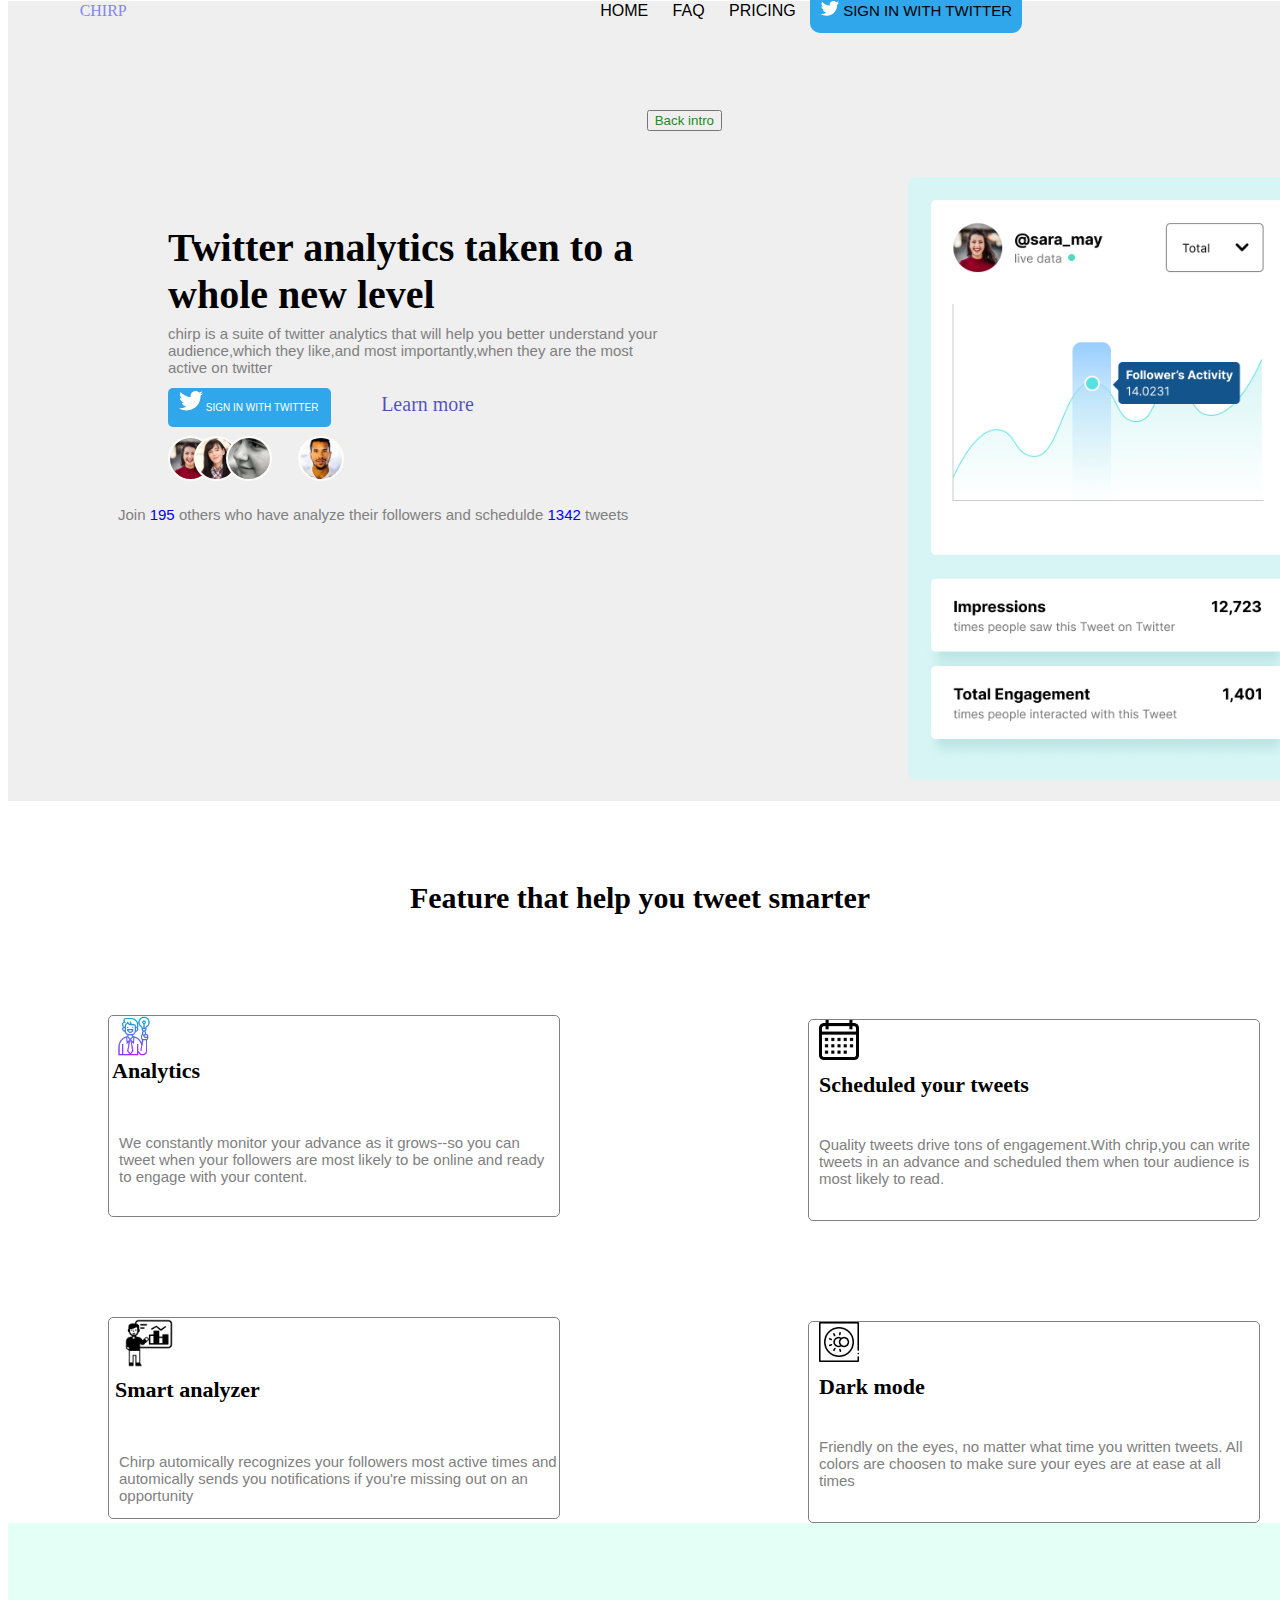
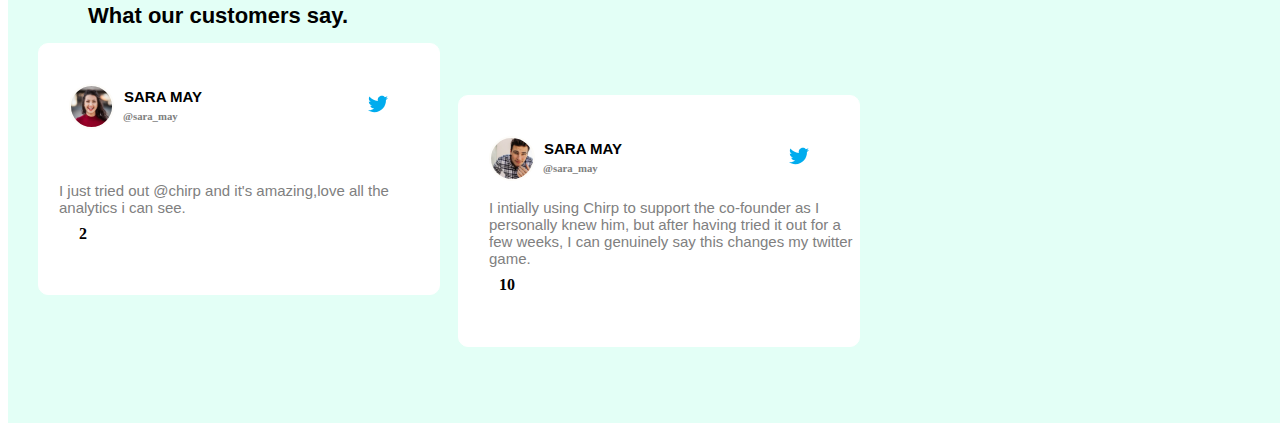
==== index.html @ 765e4969 "first commit" ====
<!DOCTYPE html>
<html lang="en">
<head>
    <meta charset="UTF-8">
    <meta http-equiv="X-UA-Compatible" content="IE=edge">
    <meta name="viewport" content="width=device-width, initial-scale=1.0">
    <link type="text/css" rel="stylesheet" href="css/main.css">
    <script type="text/javascript" src="JS/jquery-3.6.0.min.js"> </script>
    <script type="text/javascript" src="JS/velocity.min.js"> </script>
    <script type="text/javascript" src="JS/velocity.ui.js "> </script>
    <script src="https://cdn.jsdelivr.net/npm/velocity-animate@1.5.2/velocity.js"></script>
    <script src="https://cdn.jsdelivr.net/npm/velocity-animate@1.5.2/velocity.ui.min.js"></script>
    <script src="//cdnjs.cloudflare.com/ajax/libs/jquery-easing/1.3/jquery.easing.min.js"></script>
    <title>WEB</title>
</head>
<body>
    
    
   
    
    
    
    <div id="menu">
     
        
         
            <div class="collapse navbar-collapse" id="collapsibleNavId">
               
                    
                
                
                <ul class="navbar-nav " class="navbar-responsive">
                    
                  
                    <li class="nav-text">
                        <a >chirp</a>
                    </li>
                    <li class="nav-item active">
                        <a href="home.html"class="nav-link" >Home </a>
                    </li>
                    <li class="nav-item">
                        <a class="nav-link" >faq</a>
                    </li>
                    
                    <li class="nav-item">
                        <a class="nav-link" >pricing</a>
                    </li>
                    <li class="nav-twit">
                      <img src="Assets/Twitter (Black).svg">  <a class="nav-link" >sign in with twitter</a> 
                    </li>    
                    <li  class="tombol">
                      <a href="home.html"> <button>Back intro</button></a>
                    </li>
                </ul>

                <div id="kata">
                    <h1>Twitter analytics
                        taken to a whole new level
                    </h1>
                 <P class="kalimat">chirp is a suite of twitter analytics that will help you 
                     better understand your audience,which they like,and most importantly,when they are the most active
                     on twitter
                 </P>

                 <li class="nav-wit">
                    <img src="Assets/Twitter (Black).svg">  <a href="https://twitter.com/twitter" class="nav-daftar" >sign in with twitter</a> 
                  </li>    
              
                  <a class="belajar" >Learn more</a>

                  <div id="poto">
                         <ul>
                             <li class="ft1">
                                 <img src="Assets/userAvatar01.svg" alt="">
                             </li>
                             <li class="ft2">
                                <img src="Assets/userAvatar02.svg" alt="">
                            </li>
                            <li class="ft3">
                                <img src="Assets/userAvatar03.svg" alt="">
                            </li>
                            <li class="ft4">
                                <img src="Assets/userAvatar04.svg" alt="">
                                
                            </li>
                            
                         </ul>
                            <P>Join 
                                <a class="angka" href="#">195</a> others who have analyze their followers and schedulde <a class="angka2"href="#">1342</a> tweets</P>
                  </div>
                </div>
                       
            </div>
        </nav>
   
              <div id="hero" class="container-content">
                  <img class="contain" src="Assets/Hero Image (Desktop View).png" alt="">
              </div>
    </div>
    <div id="contain"></div>
    
     <h1 class="judul">Feature that help you tweet smarter</h1>
     <div id="konten">
          
        
        <div class="materi">
           <img class="analisis" src="Assets/analyst.png" alt="">
            <h2>Analytics</h2>
            <p>We constantly monitor your advance as it grows--so you can tweet when 
                your followers are most likely to be online and ready to engage with your content.
            </p>
        </div>
           <div class="MT">
            <img class="smart" src="Assets/orang.png" alt="orang.">
            <h2 class="teks">Smart analyzer</h2>
            <p>Chirp automically recognizes your followers most active times and automically sends you notifications if you're missing out on an opportunity</p>


           </div>

           <div class="M">
            <img class="Home" src="Assets/calendar.png" alt="orang.">
            <h2 class="text">Scheduled your tweets</h2>
            <p>
              Quality tweets drive tons of engagement.With chrip,you can write
              tweets in an advance and scheduled them when tour audience is most likely to read.  
            </p>


           </div>

           <div class="MA">
            <img class="main" src="Assets/dark-mode.png" alt="orang.">
            <h2 class="label">Dark mode</h2>
            <p>
              Friendly on the eyes, no matter what time you written 
              tweets. All colors are choosen to make sure your eyes are at ease at all times  
            </p>


           </div>


    </div>
    </div>
     
    <div id="BG">
        <h1 class="title">What our customers say.</h1>
        <div class="user">
            <img class="user2" src="Assets/userAvatar01.svg" alt="">
            <img class="UF" src="Assets/Twitter (Blue).svg">
            <h4 class="UI">SARA MAY</h4>
            <h6 class="UX">@sara_may</h6>
            <p>I just tried out @chirp and it's amazing,love all the analytics i can see.</p>
            <img class="suka "src="Assets/like.svg" alt="">
            <h4 class="angka">2</h4>
        </div>

        <div class="box">
            <img class="user1" src="Assets/userAvatar07.svg" alt="">
            <img class="UT" src="Assets/Twitter (Blue).svg">
            <h4 class="UH">SARA MAY</h4>
            <h6 class="UC">@sara_may</h6>
            <p>I intially using Chirp to support the co-founder as I personally knew him, but after having tried it out for a few weeks, I can genuinely say this changes my twitter game.</p>
            <img class="LIKE "src="Assets/like.svg" alt="">
            <h4 class="NUMB">10</h4>
        </div>

    </div>

</body>
</html>
---- css/main.css ----
div#menu {
    background-color: rgba(128, 128, 128, 0.13);
    height: 800px;
    width: 100%;
    margin-top: -15px;
    padding-left: -15px;
    padding-right: -50px;
    padding-right: 60px;
   
}
.navbar-nav {
    text-align: right;
    margin-right: 250px;
    
    
    
}
li {
    display: inline;
    font-family: sans-serif;
    cursor: pointer;
    margin-top: 20px;
    list-style: none;
    text-decoration: none;
    text-transform: uppercase;
    padding: 14px 10px

}



li.nav-twit {
    font-size: 15px;
    background-color: rgb(48, 166, 235) ;
    text-align: right;
    border-radius: 10px;
    
  
    
}

a.nav-link {
    text-decoration: none;
    color: black;
}

.nav-twit img {
    height: 15px;
    
}

li.nav-text{
    text-align: left;
    margin-right: 450px;
    font-family: cursive;
    color: rgb(132, 132, 247);
    cursor: none;

}

div#kata {
    padding-left: 160px;
    padding-top: 50px;
    font-size: 20px;
    position: absolute;
  
    width: 500px;
}

.kalimat {
    
        top: 20px;
        margin-top: -20px;
        color: grey;

}

li.nav-wit {
    font-size: 10px ;
    background-color: rgb(48, 166, 235) ;
    text-align: right;
    border-radius: 5px;
    cursor: pointer;
    
   
  
    
}

a.nav-daftar {
    text-decoration: none;
    color: white;
}

a.belajar {
    margin-left: 50px;
    color: rgba(16, 16, 165, 0.719);
    top: 20px;
    cursor: pointer;
}

div#poto {
    display: inline-grid;
    border-spacing: 10px;
    margin-left: -50px;
}

li.ft2 {
    margin-left: -45px;
}

li.ft3 {
    margin-left: -38px;
}

p {
    margin-top: auto;
    font-family: sans-serif;
    font-size: 15px;
    color: grey;

}

a.angka {
    color: blue;
    text-decoration: none;
}

a.angka2 {
    color: blue;
    text-decoration: none;
}

img.contain {
    height: auto;
    width: 400px;
    
    padding-left: 900px;
    padding-top: 30px;
}

div.materi {
    border: 1px grey solid;
    border-radius:5px;
    height: 200px;
    width: 450px;
    margin-top: 100px;
    margin-left:100px;
    background-color: rgb(255, 255, 255);
}

div.konten{
    background-color: rgb(235, 28, 28);
}

h1.judul{
    display: block;
    font-size: 30px;
    text-align: center;
    font-weight: bold;
    margin-top: 80px;
    color: rgb(0, 0, 0);
    


}

img.analisis {
    height: 40px;
    margin-left: 5px;
}

h2{
    
        font-size: 22px;
        padding-left: 3px;
        margin-top: -2px;
    
}

div.MT{
    border: 1px grey solid;
    border-radius:5px;
    height: 200px;
    width: 450px;
    margin-top: 100px;
    margin-left:100px;
}

img.smart {
    height: 50px;
    margin-left: 15px;
}

h2.teks {
    
        margin-top: 5px;
        padding-left: 6px;
        font-size: 22px;
        
    
}

.materi p {
    margin-top: 50px;
    margin-left: 10px;
}

.MT p {
    margin-top: 50px;
    margin-left: 10px;

}

img.Home {
    height: 40px;
    margin-left: 10px;
}

.M {
    border: 1px solid grey;
    border-radius: 5px;
    height: 200px;
    width: 450px;
    
    margin-left: 800px;
    margin-top: -500px;
}

.M p {
    padding-top: 20px;
    padding-left: 10px;

}

.M h2 {
    padding-left: 10px;
    padding-top: 10px;
}
.MA {
    
        border: 1px solid grey;
        border-radius: 5px;
        height: 200px;
        width: 450px;
        margin-left: 800px;
        margin-top: 100px;
    
}
.MA p {
    padding-top: 20px;
    padding-left: 10px;
}

img.main {
    height: 40px;
    margin-left: 10px;
}

.MA h2{
    padding-left: 10px;
    padding-top: 10px;

}

li.tombol {
   
    margin-right: 290px;
    
   
}

button {
    margin-top: 90px;
    cursor: pointer;
    color: forestgreen;
   
}

div#BG {
    background-color: rgba(127, 255, 212, 0.219);
    height: 500px;
    width: 100%;
    margin-top: -15px;
    padding-left: -15px;
    padding-right: -50px;
    padding-right: 60px;
}

h1.title {
    font-size: 22px;
    font-family: sans-serif;
    font-variant: jis83;
    font-weight: 700;
    padding-top: 80px;
    padding-left: 80px;
}

.user {
    border: 1px solid white;
    border-radius: 10px;
    width: 400px;
    height: 250px;
    background-color: white;
    margin-left: 30px;
}

img.user2 {
    margin-top: 40px;
    padding-left: 30px;
}

h4.UI {
    margin-left: 85px;
    margin-top: -45px;
    font-family: sans-serif;
    font-size: 15px;
}

h6.UX {
    margin-left: 84px;
    margin-top: -15px;
    color: grey;
}


img.UF {
     padding-top: -500px;
     padding-left: 250px;
     height: 50px;
     width: 20px;
}

.user p {
    padding-top: 35px;
    padding-left: 20px;
}

.suka {

    margin-top: 10px;
    opacity: 1.0;
    margin-left: 10px;

}

h4.angka {
    margin-top: -24px;
    margin-left: 40px;
}



.box {
        border: 1px solid white;
        border-radius: 10px;
        width: 400px;
        height: 250px;
        background-color: white;
        margin-left: 450px;
        margin-top: -200px;
    
}

img.user1 {
    margin-top: 40px;
    padding-left: 30px;
}

h4.UH {
    margin-left: 85px;
    margin-top: -45px;
    font-family: sans-serif;
    font-size: 15px;
}

h6.UC {
    margin-left: 84px;
    margin-top: -15px;
    color: grey;
}


img.UT {
     padding-top: -500px;
     padding-left: 250px;
     height: 50px;
     width: 20px;
}

.box p {
    padding-top: -20px;
    padding-left: 30px;
}

.LIKE {

    margin-top: 10px;
    opacity: 1.0;
    margin-left: 10px;

}

h4.NUMB {
    margin-top: -24px;
    margin-left: 40px;
}
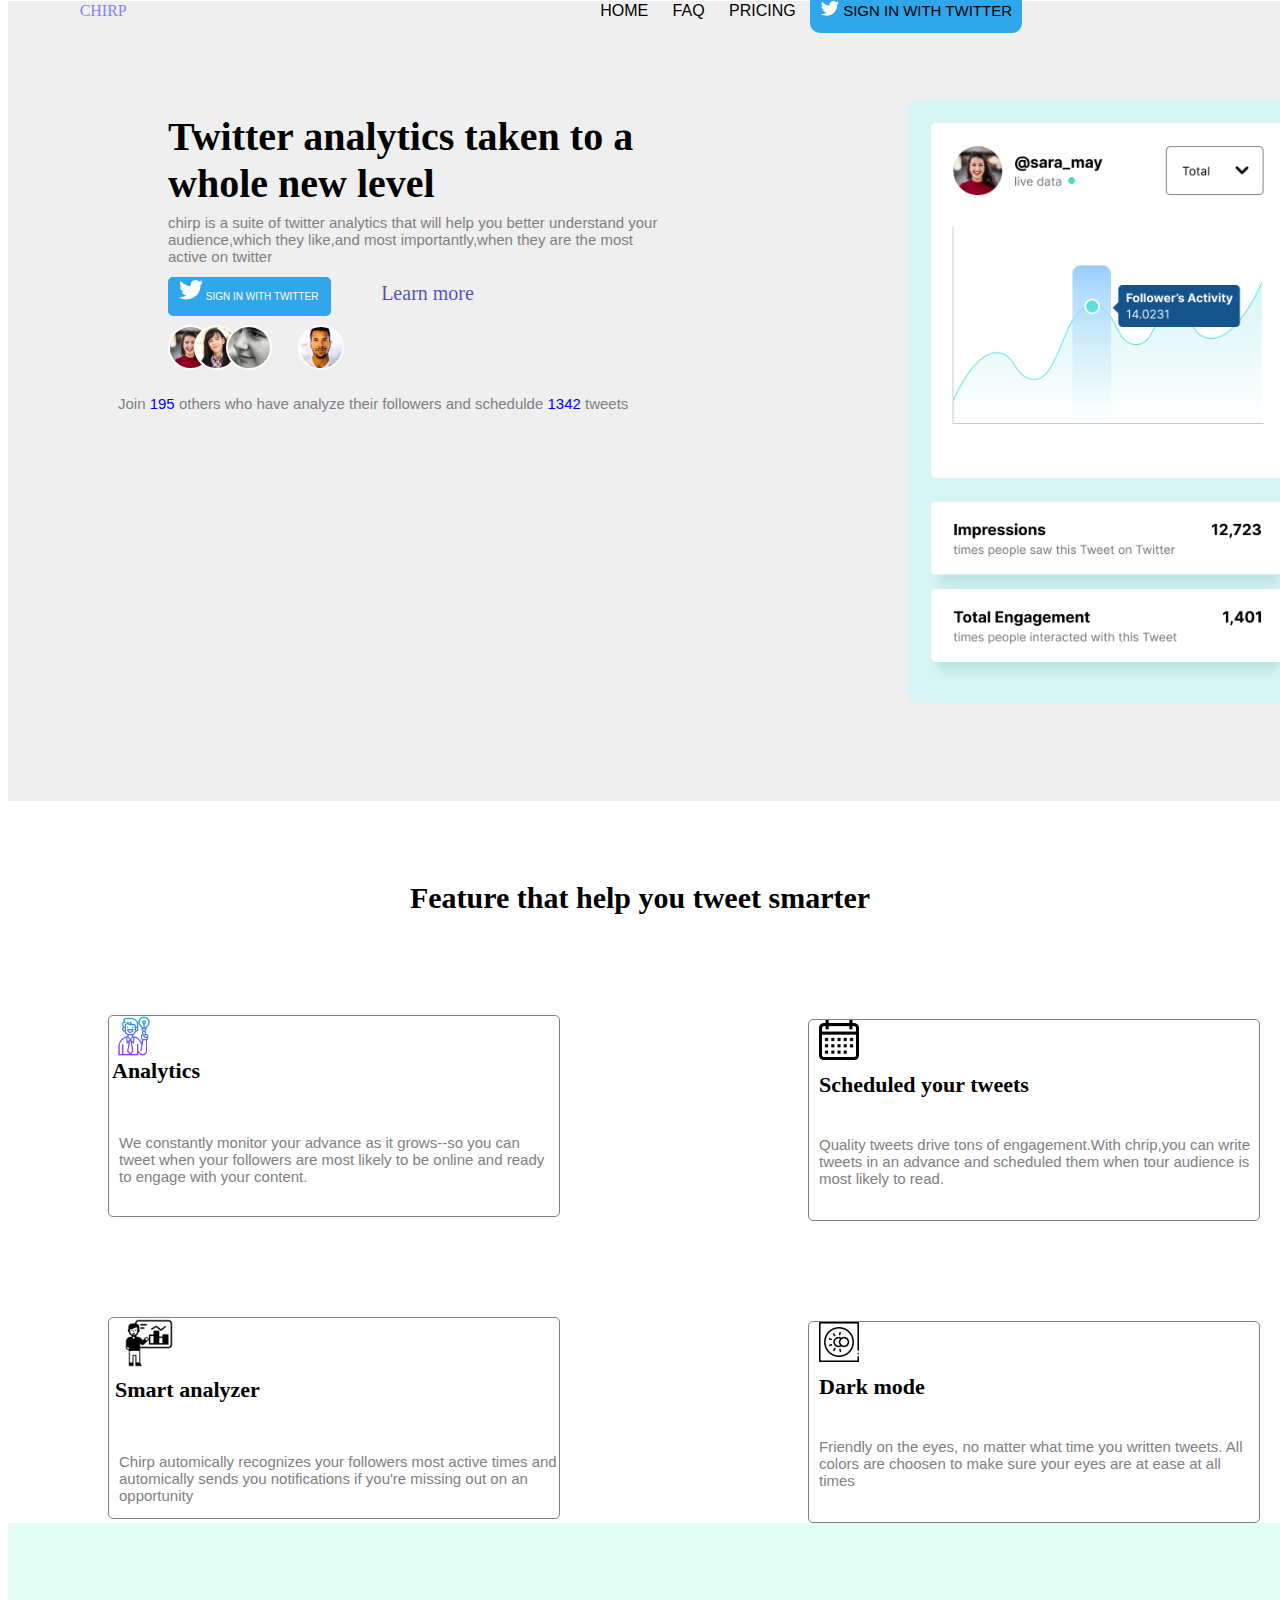
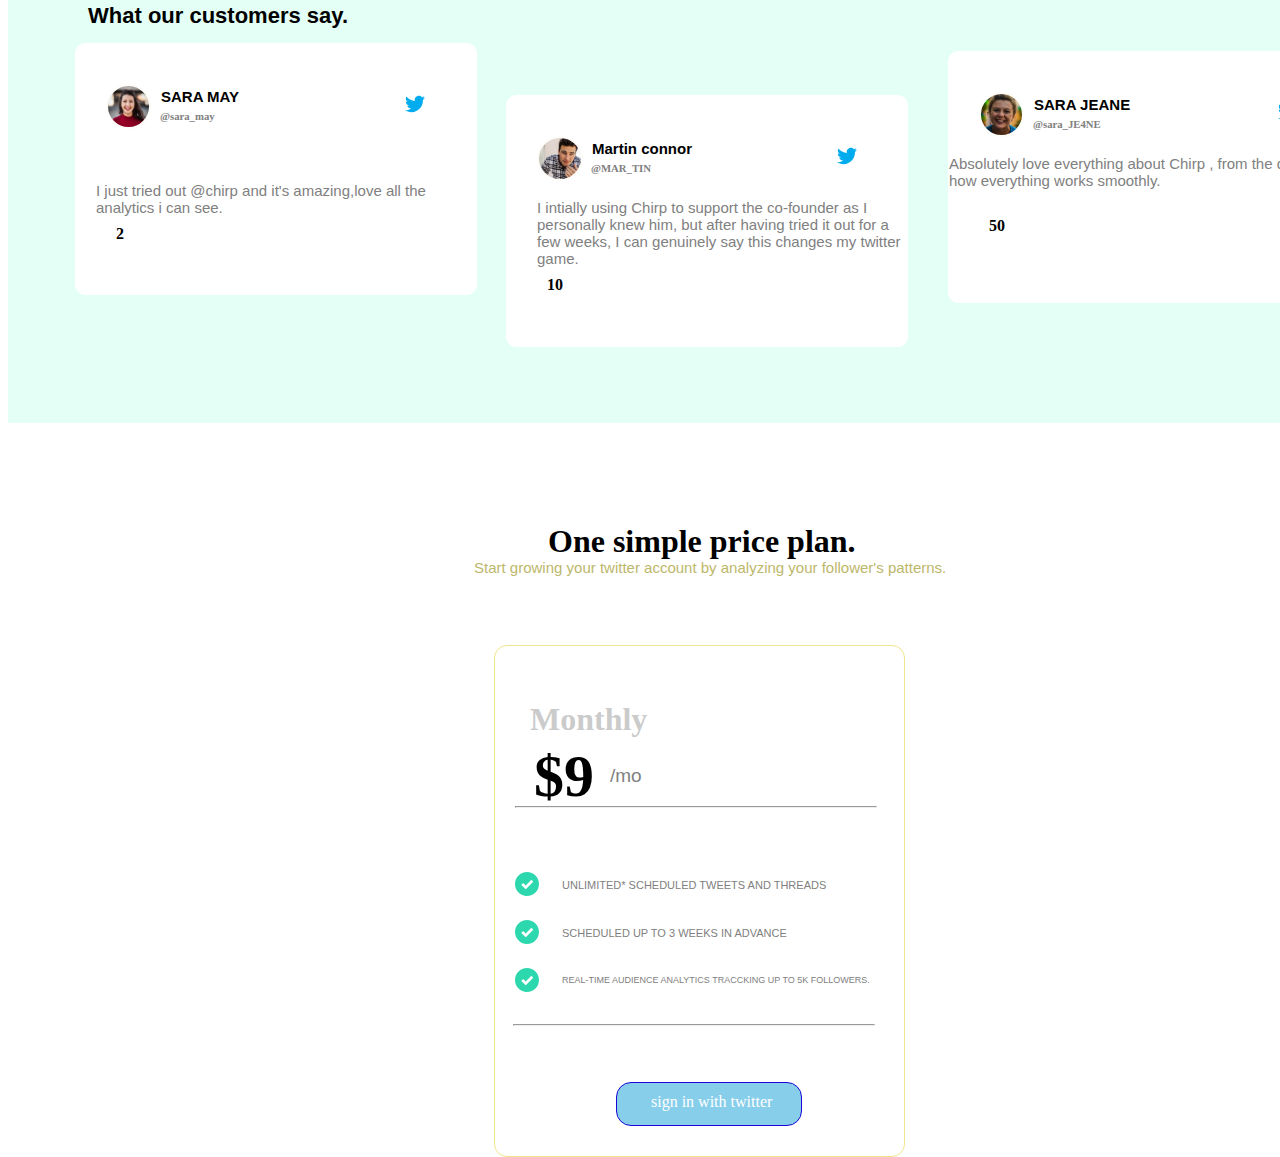
==== commit 42142bc9: "menambahkan" ====
--- a/index.html
+++ b/index.html
@@ -47,10 +47,7 @@
                     </li>
                     <li class="nav-twit">
                       <img src="Assets/Twitter (Black).svg">  <a class="nav-link" >sign in with twitter</a> 
-                    </li>    
-                    <li  class="tombol">
-                      <a href="home.html"> <button>Back intro</button></a>
-                    </li>
+                   
                 </ul>
 
                 <div id="kata">
@@ -159,14 +156,64 @@
         <div class="box">
             <img class="user1" src="Assets/userAvatar07.svg" alt="">
             <img class="UT" src="Assets/Twitter (Blue).svg">
-            <h4 class="UH">SARA MAY</h4>
-            <h6 class="UC">@sara_may</h6>
+            <h4 class="UH">Martin connor</h4>
+            <h6 class="UC">@MAR_TIN</h6>
             <p>I intially using Chirp to support the co-founder as I personally knew him, but after having tried it out for a few weeks, I can genuinely say this changes my twitter game.</p>
             <img class="LIKE "src="Assets/like.svg" alt="">
             <h4 class="NUMB">10</h4>
         </div>
 
-    </div>
-
+        <div class="box1">
+            <img class="user1" src="Assets/userAvatar09.svg" alt="">
+            <img class="UT" src="Assets/Twitter (Blue).svg">
+            <h4 class="UH">SARA JEANE</h4>
+            <h6 class="UC">@sara_JE4NE</h6>
+            <p>Absolutely love everything about Chirp , from the design to how everything works smoothly.</p>
+            <img class="senang "src="Assets/like.svg" alt="">
+            <h4 class="NUMB">50</h4>
+        </div>
+    </div>
+
+    <div id="Background">
+            <h1 class="JDL">One simple price plan.</h1> 
+            <p class="paraf">Start growing your twitter account by analyzing your follower's patterns.</p>
+          
+           <div id="last">
+            <h1 class="JD">Monthly</h1>  
+            <h2>$9</h2>
+            <p>/mo</p>
+           <hr class="2">
+           
+
+           </div>    
+           
+           <ul class="check">
+            <li class="gambar">
+               <img class="gambar1" src="Assets/Checkmark.svg">
+               <p class="ket">Unlimited* scheduled tweets and threads</p>
+            </li>
+
+            <li class="gambar">
+             <img class="gambar1" src="Assets/Checkmark.svg">
+             <p class="ket">Scheduled up to 3 weeks in advance</p>
+           </li>
+              
+           <li class="gambar">
+             <img class="gambar1" src="Assets/Checkmark.svg">
+             <p class="ke">Real-time audience analytics traccking 
+                 up to 5k followers.</p>
+           </li>
+          
+        </ul>
+        <hr class="1">
+        <div class="login">
+            
+             <a href="https://twitter.com/twitter" class="nav-LOGIN" >sign in with twitter</a>
+
+            
+        </div>
+                 
+    </div>
+    
 </body>
 </html>--- a/css/main.css
+++ b/css/main.css
@@ -17,9 +17,11 @@
     text-align: right;
     margin-right: 250px;
     
-    
-    
-}
+   }
+
+   div #hero {
+    margin-top: 50px;
+} 
 li {
     display: inline;
     font-family: sans-serif;
@@ -307,9 +309,8 @@
     width: 400px;
     height: 250px;
     background-color: white;
-    margin-left: 30px;
-}
-
+    margin-left: 67px;
+}
 img.user2 {
     margin-top: 40px;
     padding-left: 30px;
@@ -357,16 +358,14 @@
 
 
 .box {
-        border: 1px solid white;
-        border-radius: 10px;
-        width: 400px;
-        height: 250px;
-        background-color: white;
-        margin-left: 450px;
-        margin-top: -200px;
-    
-}
-
+    border: 1px solid white;
+    border-radius: 10px;
+    width: 400px;
+    height: 250px;
+    background-color: white;
+    margin-left: 498px;
+    margin-top: -200px;
+}
 img.user1 {
     margin-top: 40px;
     padding-left: 30px;
@@ -410,3 +409,134 @@
     margin-top: -24px;
     margin-left: 40px;
 }
+
+
+
+.box1 {
+    border: 1px solid white;
+    border-radius: 10px;
+    width: 400px;
+    height: 250px;
+    background-color: white;
+    margin-left: 940px;
+    margin-top: -296px;
+}
+
+.senang {
+
+    margin-top: 33px;
+    opacity: 1.0;
+    margin-left: 10px;
+
+}
+
+h1.JDL {
+    margin-top: 100px;
+    margin-left: 540px;
+}
+
+p.paraf {
+    position: relative;
+    display: flex;
+    margin-top: -22px;
+    margin-left: 466px;
+    color: darkkhaki;
+    font-size: 15px;
+}
+div#last {
+    border: 1px solid khaki;
+    border-radius: 13px;
+    height: 510px;
+    width: 409px;
+    margin-left: 486px;
+    margin-top: 69px;
+}
+#last h2 {
+    font-size: 60px;
+    margin-top: -18px;
+    margin-left: 36px;
+    font-family: poppins;
+}
+
+#last h1 {
+    margin-left: 35px;
+    margin-top: 55px;
+    color: rgba(128, 128, 128, 0.425);
+}
+
+#last p {
+    margin-top: -95px;
+    margin-left: 115px;
+    font-size: 19px;
+
+
+}
+
+hr {
+    width: 360px;
+}
+
+ul.check {
+    display: grid;
+}
+
+li.gambar {
+    margin-top: -10px;
+    margin-left: -18px;
+}
+
+ul.check {
+    display: grid;
+    margin-top: -289px;
+    margin-left: 475px;
+}
+
+p.ket {
+    margin-top: -21px;
+    margin-left: 47px;
+    font-family: sans-serif;
+    font-size: 11px;
+    color: grey;
+}
+
+p.ke {
+    margin-top: -21px;
+    margin-left: 47px;
+    font-family: sans-serif;
+    font-size: 9px;
+    color: grey;
+}
+
+hr.\31 {
+    margin-left: 505px;
+    width: 360px;
+}
+
+hr.\32 {
+    width: 360px;
+    margin-left: 20px;
+}
+
+.login {
+    border: 1px solid #1b05d5;
+    border-radius: 15px;
+    background-color: skyblue;
+    height: 42px;
+    width: 184px;
+    margin-left: 608px;
+    margin-top: 56px;
+}
+
+
+a.nav-LOGIN {
+    display: flex;
+    margin-top: 10px;
+    margin-left: 34px;
+    font-size: 16px;
+    text-align: right;
+    border-radius: 5px;
+    cursor: pointer;
+    text-decoration: none;
+    color: white;
+}
+
